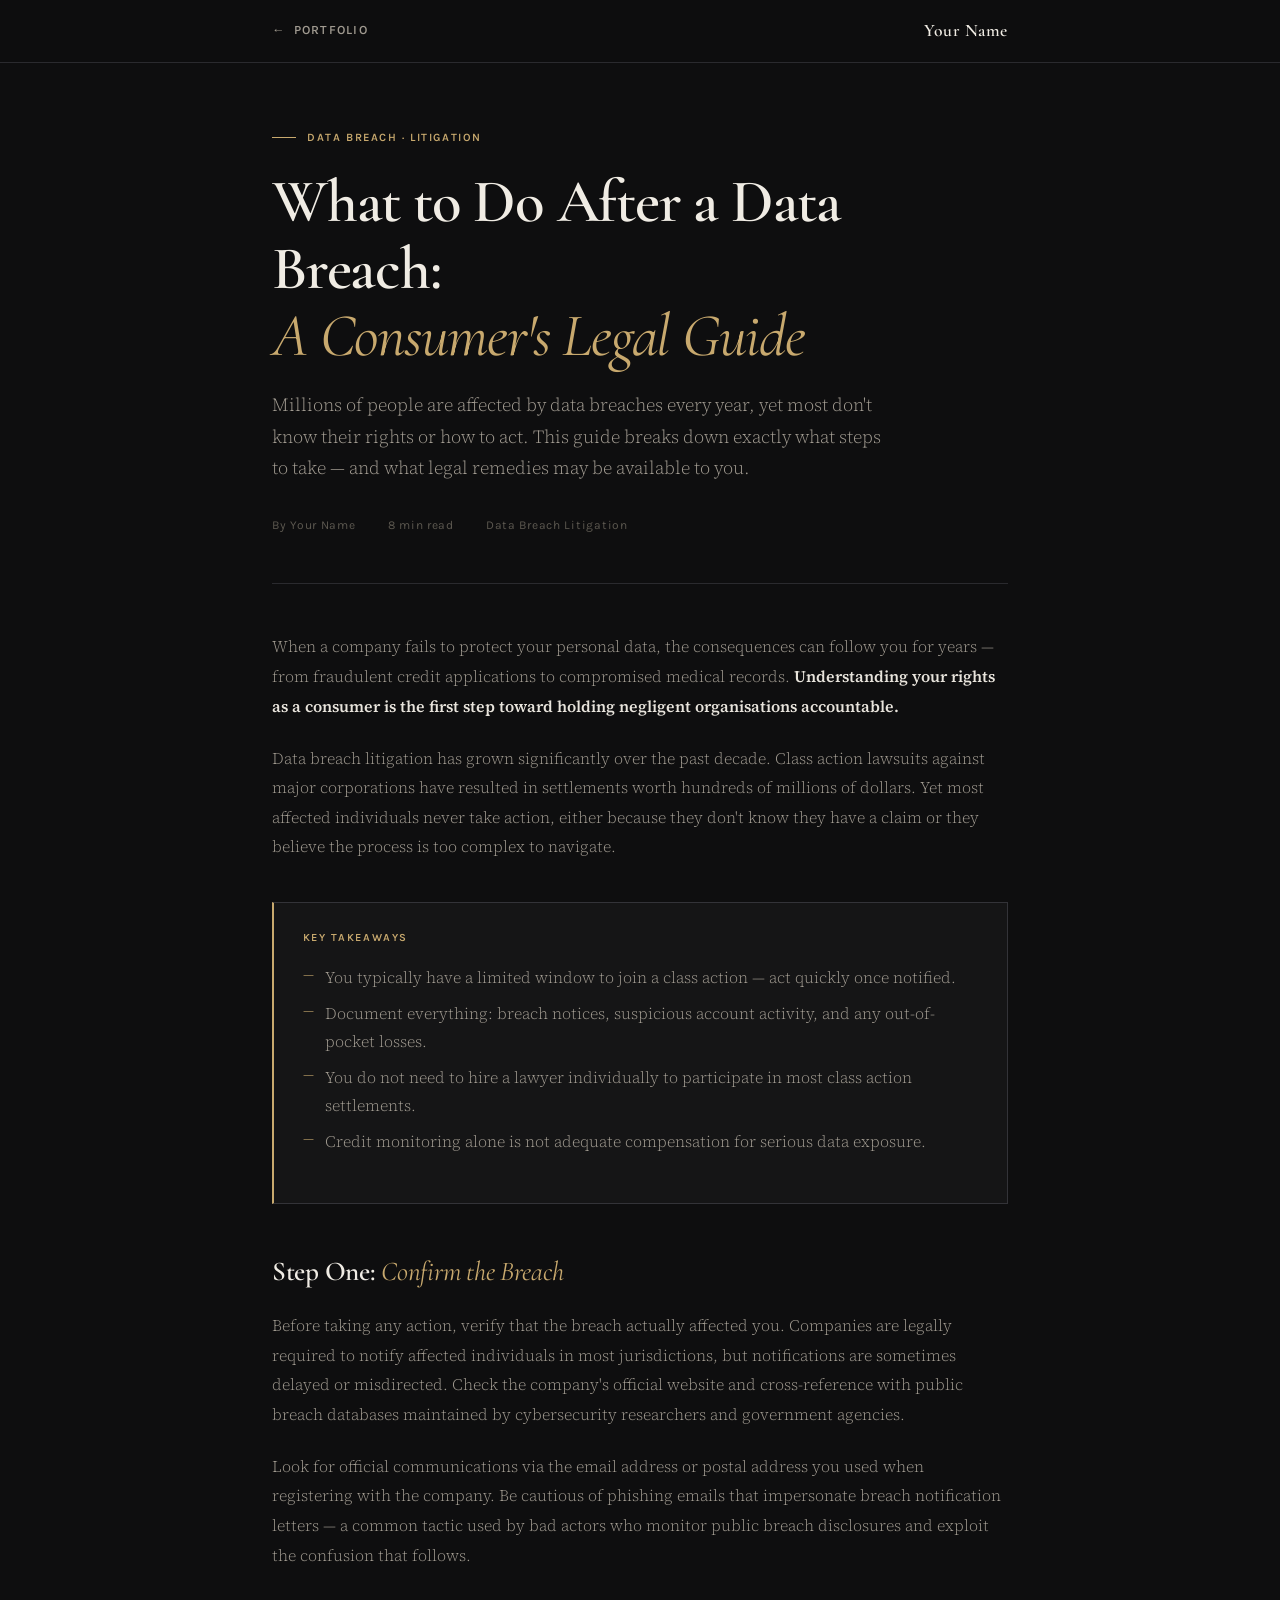
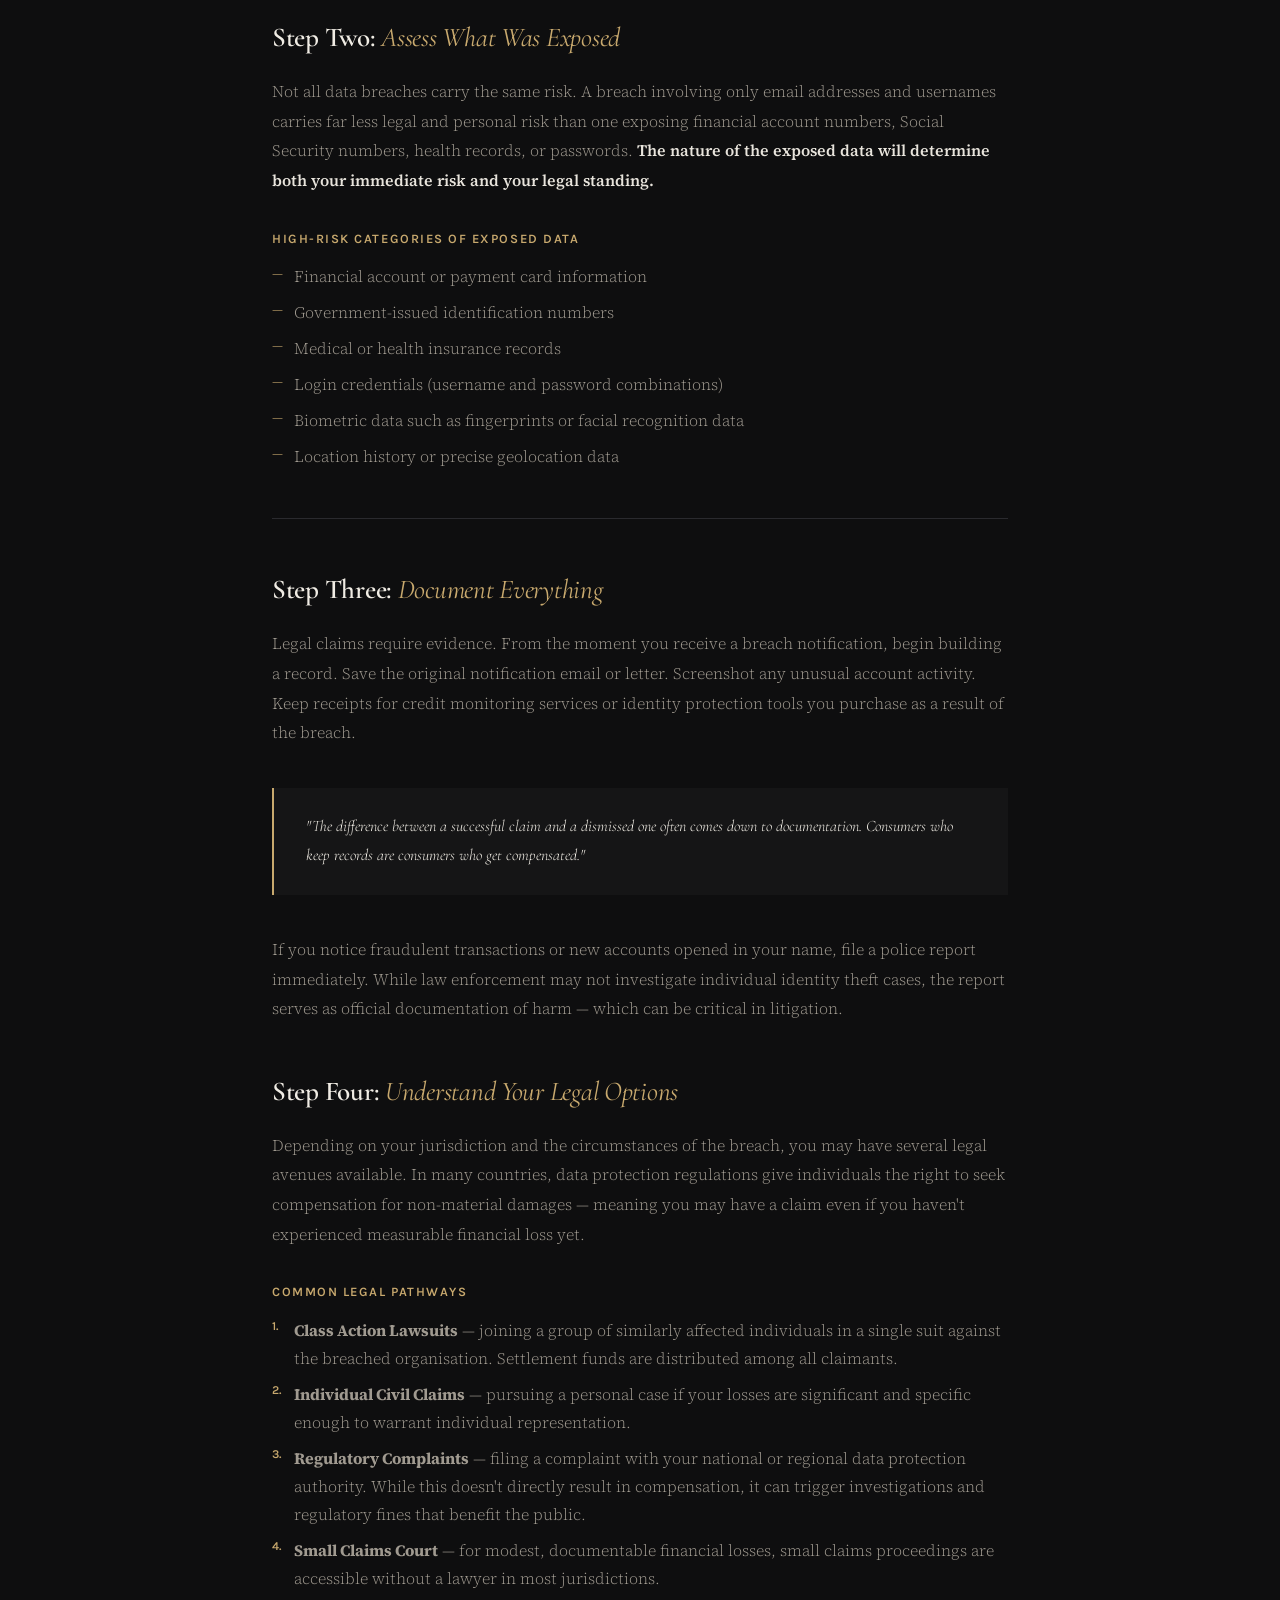
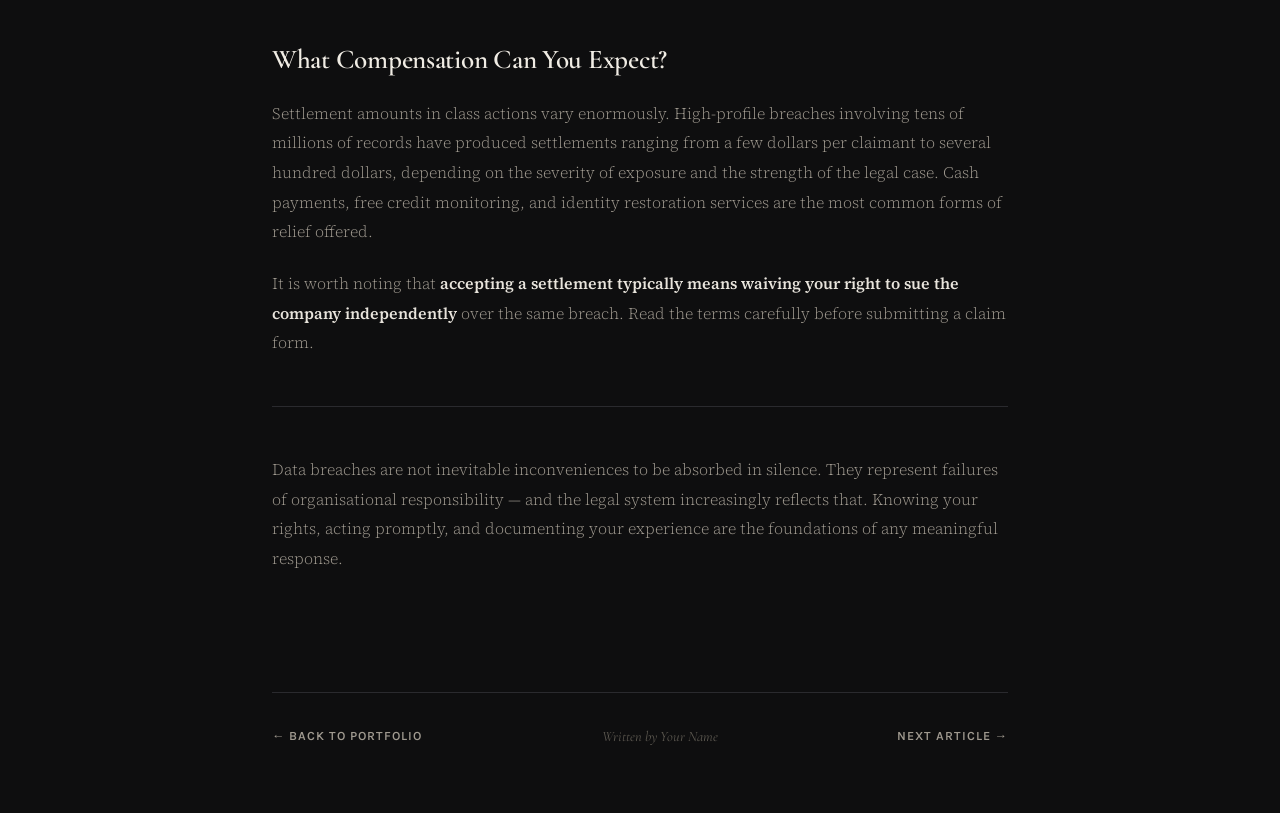
==== article1.html @ 5a84eb52 "Add files via upload" ====
<!DOCTYPE html>
<html lang="en">
<head>
  <meta charset="UTF-8"/>
  <meta name="viewport" content="width=device-width, initial-scale=1.0"/>
  <title>What to Do After a Data Breach — Your Name</title>
  <link href="https://fonts.googleapis.com/css2?family=Cormorant+Garamond:ital,wght@0,400;0,500;0,600;0,700;1,400;1,600&family=Source+Serif+4:ital,opsz,wght@0,8..60,300;0,8..60,400;0,8..60,600;1,8..60,300;1,8..60,400&family=Karla:wght@400;500;600&display=swap" rel="stylesheet"/>
  <style>
    :root {
      --bg:       #0e0e0f;
      --surface:  #151516;
      --surface2: #1c1c1e;
      --rule:     #2a2a2e;
      --rule-lt:  #333338;
      --ink:      #e8e4dc;
      --ink-mid:  #a09a90;
      --ink-dim:  #5c5850;
      --white:    #f0ece4;
      --accent:   #c8a96e;
    }
    *, *::before, *::after { box-sizing: border-box; margin: 0; padding: 0; }
    html { scroll-behavior: smooth; }
    body {
      font-family: 'Source Serif 4', Georgia, serif;
      background: var(--bg); color: var(--ink);
      line-height: 1.7; -webkit-font-smoothing: antialiased;
    }

    /* NAV */
    nav {
      position: fixed; top: 0; left: 0; right: 0; z-index: 100;
      background: rgba(14,14,15,0.94); backdrop-filter: blur(8px);
      border-bottom: 1px solid var(--rule);
    }
    .nav-inner {
      max-width: 800px; margin: 0 auto;
      display: flex; justify-content: space-between; align-items: center;
      padding: 1rem 2rem;
    }
    .nav-back {
      font-family: 'Karla', sans-serif;
      font-size: 0.78rem; font-weight: 600; letter-spacing: 0.1em;
      text-transform: uppercase; color: var(--ink-mid);
      text-decoration: none; display: flex; align-items: center; gap: 0.5rem;
      transition: color 0.2s;
    }
    .nav-back:hover { color: var(--accent); }
    .nav-back::before { content: '←'; }
    .nav-logo {
      font-family: 'Cormorant Garamond', serif;
      font-size: 1.1rem; font-weight: 600;
      color: var(--white); text-decoration: none; letter-spacing: 0.03em;
    }

    /* ARTICLE */
    .article-wrap { max-width: 800px; margin: 0 auto; padding: 0 2rem; }

    .article-header { padding: 8rem 0 3rem; border-bottom: 1px solid var(--rule); margin-bottom: 3rem; }
    .article-tag {
      font-family: 'Karla', sans-serif;
      font-size: 0.7rem; font-weight: 600; letter-spacing: 0.14em;
      text-transform: uppercase; color: var(--accent);
      display: flex; align-items: center; gap: 0.7rem; margin-bottom: 1.4rem;
    }
    .article-tag::before { content: ''; display: block; width: 24px; height: 1px; background: var(--accent); }
    .article-title {
      font-family: 'Cormorant Garamond', serif;
      font-size: clamp(2.2rem, 5vw, 3.8rem);
      font-weight: 600; line-height: 1.1; letter-spacing: -0.02em;
      color: var(--white); margin-bottom: 1.2rem;
    }
    .article-title em { font-style: italic; font-weight: 400; color: var(--accent); }
    .article-deck {
      font-size: 1.15rem; color: var(--ink-mid); font-weight: 300;
      line-height: 1.7; max-width: 620px; margin-bottom: 2rem;
    }
    .article-meta {
      display: flex; gap: 2rem; flex-wrap: wrap;
      font-family: 'Karla', sans-serif; font-size: 0.75rem;
      color: var(--ink-dim); letter-spacing: 0.06em;
    }
    .article-meta span { display: flex; align-items: center; gap: 0.4rem; }

    /* BODY */
    .article-body { padding-bottom: 6rem; }
    .article-body h2 {
      font-family: 'Cormorant Garamond', serif;
      font-size: 1.7rem; font-weight: 600; color: var(--white);
      margin: 2.8rem 0 1rem; letter-spacing: -0.01em;
    }
    .article-body h2 em { font-style: italic; font-weight: 400; color: var(--accent); }
    .article-body h3 {
      font-family: 'Karla', sans-serif;
      font-size: 0.8rem; font-weight: 600; letter-spacing: 0.12em;
      text-transform: uppercase; color: var(--accent);
      margin: 2rem 0 0.8rem;
    }
    .article-body p {
      font-size: 1rem; color: var(--ink-mid); font-weight: 300;
      line-height: 1.85; margin-bottom: 1.4rem;
    }
    .article-body p strong { font-weight: 600; color: var(--ink); }
    .article-body ul, .article-body ol {
      margin: 0 0 1.4rem 0; padding-left: 0;
      display: flex; flex-direction: column; gap: 0.5rem;
    }
    .article-body li {
      font-size: 1rem; color: var(--ink-mid); font-weight: 300;
      line-height: 1.75; list-style: none;
      padding-left: 1.4rem; position: relative;
    }
    .article-body li::before {
      content: '—'; position: absolute; left: 0;
      color: var(--accent); font-size: 0.85rem;
    }
    .article-body ol { counter-reset: item; }
    .article-body ol li { counter-increment: item; }
    .article-body ol li::before {
      content: counter(item) '.';
      font-family: 'Karla', sans-serif; font-size: 0.75rem;
      font-weight: 600; color: var(--accent);
    }

    blockquote {
      margin: 2.5rem 0; padding: 1.5rem 2rem;
      border-left: 2px solid var(--accent);
      background: var(--surface);
    }
    blockquote p {
      font-family: 'Cormorant Garamond', serif;
      font-size: 1.25rem; font-style: italic;
      color: var(--white) !important; margin: 0 !important;
      line-height: 1.6;
    }

    .article-divider {
      border: none; border-top: 1px solid var(--rule);
      margin: 3rem 0;
    }

    /* KEY TAKEAWAYS BOX */
    .takeaways {
      background: var(--surface); border: 1px solid var(--rule-lt);
      border-left: 2px solid var(--accent);
      padding: 1.6rem 1.8rem; margin: 2.5rem 0;
    }
    .takeaways-title {
      font-family: 'Karla', sans-serif;
      font-size: 0.68rem; font-weight: 600; letter-spacing: 0.14em;
      text-transform: uppercase; color: var(--accent); margin-bottom: 1rem;
    }

    /* FOOTER NAV */
    .article-footer {
      border-top: 1px solid var(--rule);
      padding: 2rem 0 4rem;
      display: flex; justify-content: space-between; align-items: center;
      flex-wrap: wrap; gap: 1rem;
    }
    .footer-link {
      font-family: 'Karla', sans-serif;
      font-size: 0.78rem; font-weight: 600; letter-spacing: 0.08em;
      text-transform: uppercase; color: var(--ink-mid);
      text-decoration: none; transition: color 0.2s;
      display: flex; align-items: center; gap: 0.4rem;
    }
    .footer-link:hover { color: var(--accent); }
    .footer-author {
      font-family: 'Cormorant Garamond', serif;
      font-size: 0.9rem; color: var(--ink-dim); font-style: italic;
    }

    @media (max-width: 600px) {
      .nav-inner, .article-wrap { padding-left: 1.2rem; padding-right: 1.2rem; }
      .article-header { padding-top: 6rem; }
    }
  </style>
</head>
<body>

<nav>
  <div class="nav-inner">
    <a href="index.html" class="nav-back">Portfolio</a>
    <a href="index.html" class="nav-logo">Your Name</a>
  </div>
</nav>

<div class="article-wrap">

  <header class="article-header">
    <div class="article-tag">Data Breach · Litigation</div>
    <h1 class="article-title">What to Do After a Data Breach:<br><em>A Consumer's Legal Guide</em></h1>
    <p class="article-deck">
      Millions of people are affected by data breaches every year, yet most don't know
      their rights or how to act. This guide breaks down exactly what steps to take —
      and what legal remedies may be available to you.
    </p>
    <div class="article-meta">
      <span>By Your Name</span>
      <span>8 min read</span>
      <span>Data Breach Litigation</span>
    </div>
  </header>

  <div class="article-body">

    <p>
      When a company fails to protect your personal data, the consequences can follow you
      for years — from fraudulent credit applications to compromised medical records.
      <strong>Understanding your rights as a consumer is the first step toward holding
      negligent organisations accountable.</strong>
    </p>

    <p>
      Data breach litigation has grown significantly over the past decade. Class action
      lawsuits against major corporations have resulted in settlements worth hundreds of
      millions of dollars. Yet most affected individuals never take action, either because
      they don't know they have a claim or they believe the process is too complex to navigate.
    </p>

    <div class="takeaways">
      <div class="takeaways-title">Key Takeaways</div>
      <ul>
        <li>You typically have a limited window to join a class action — act quickly once notified.</li>
        <li>Document everything: breach notices, suspicious account activity, and any out-of-pocket losses.</li>
        <li>You do not need to hire a lawyer individually to participate in most class action settlements.</li>
        <li>Credit monitoring alone is not adequate compensation for serious data exposure.</li>
      </ul>
    </div>

    <h2>Step One: <em>Confirm the Breach</em></h2>

    <p>
      Before taking any action, verify that the breach actually affected you. Companies
      are legally required to notify affected individuals in most jurisdictions, but
      notifications are sometimes delayed or misdirected. Check the company's official
      website and cross-reference with public breach databases maintained by cybersecurity
      researchers and government agencies.
    </p>

    <p>
      Look for official communications via the email address or postal address you used
      when registering with the company. Be cautious of phishing emails that impersonate
      breach notification letters — a common tactic used by bad actors who monitor public
      breach disclosures and exploit the confusion that follows.
    </p>

    <h2>Step Two: <em>Assess What Was Exposed</em></h2>

    <p>
      Not all data breaches carry the same risk. A breach involving only email addresses
      and usernames carries far less legal and personal risk than one exposing financial
      account numbers, Social Security numbers, health records, or passwords.
      <strong>The nature of the exposed data will determine both your immediate risk
      and your legal standing.</strong>
    </p>

    <h3>High-Risk Categories of Exposed Data</h3>
    <ul>
      <li>Financial account or payment card information</li>
      <li>Government-issued identification numbers</li>
      <li>Medical or health insurance records</li>
      <li>Login credentials (username and password combinations)</li>
      <li>Biometric data such as fingerprints or facial recognition data</li>
      <li>Location history or precise geolocation data</li>
    </ul>

    <hr class="article-divider"/>

    <h2>Step Three: <em>Document Everything</em></h2>

    <p>
      Legal claims require evidence. From the moment you receive a breach notification,
      begin building a record. Save the original notification email or letter. Screenshot
      any unusual account activity. Keep receipts for credit monitoring services or
      identity protection tools you purchase as a result of the breach.
    </p>

    <blockquote>
      <p>"The difference between a successful claim and a dismissed one often comes down
      to documentation. Consumers who keep records are consumers who get compensated."</p>
    </blockquote>

    <p>
      If you notice fraudulent transactions or new accounts opened in your name, file a
      police report immediately. While law enforcement may not investigate individual
      identity theft cases, the report serves as official documentation of harm — which
      can be critical in litigation.
    </p>

    <h2>Step Four: <em>Understand Your Legal Options</em></h2>

    <p>
      Depending on your jurisdiction and the circumstances of the breach, you may have
      several legal avenues available. In many countries, data protection regulations
      give individuals the right to seek compensation for non-material damages —
      meaning you may have a claim even if you haven't experienced measurable financial
      loss yet.
    </p>

    <h3>Common Legal Pathways</h3>
    <ol>
      <li><strong>Class Action Lawsuits</strong> — joining a group of similarly affected individuals in a single suit against the breached organisation. Settlement funds are distributed among all claimants.</li>
      <li><strong>Individual Civil Claims</strong> — pursuing a personal case if your losses are significant and specific enough to warrant individual representation.</li>
      <li><strong>Regulatory Complaints</strong> — filing a complaint with your national or regional data protection authority. While this doesn't directly result in compensation, it can trigger investigations and regulatory fines that benefit the public.</li>
      <li><strong>Small Claims Court</strong> — for modest, documentable financial losses, small claims proceedings are accessible without a lawyer in most jurisdictions.</li>
    </ol>

    <h2>What Compensation Can You Expect?</h2>

    <p>
      Settlement amounts in class actions vary enormously. High-profile breaches involving
      tens of millions of records have produced settlements ranging from a few dollars per
      claimant to several hundred dollars, depending on the severity of exposure and the
      strength of the legal case. Cash payments, free credit monitoring, and identity
      restoration services are the most common forms of relief offered.
    </p>

    <p>
      It is worth noting that <strong>accepting a settlement typically means waiving
      your right to sue the company independently</strong> over the same breach.
      Read the terms carefully before submitting a claim form.
    </p>

    <hr class="article-divider"/>

    <p>
      Data breaches are not inevitable inconveniences to be absorbed in silence.
      They represent failures of organisational responsibility — and the legal system
      increasingly reflects that. Knowing your rights, acting promptly, and documenting
      your experience are the foundations of any meaningful response.
    </p>

  </div>

  <div class="article-footer">
    <a href="index.html" class="footer-link">← Back to Portfolio</a>
    <span class="footer-author">Written by Your Name</span>
    <a href="article2.html" class="footer-link">Next Article →</a>
  </div>

</div>
</body>
</html>
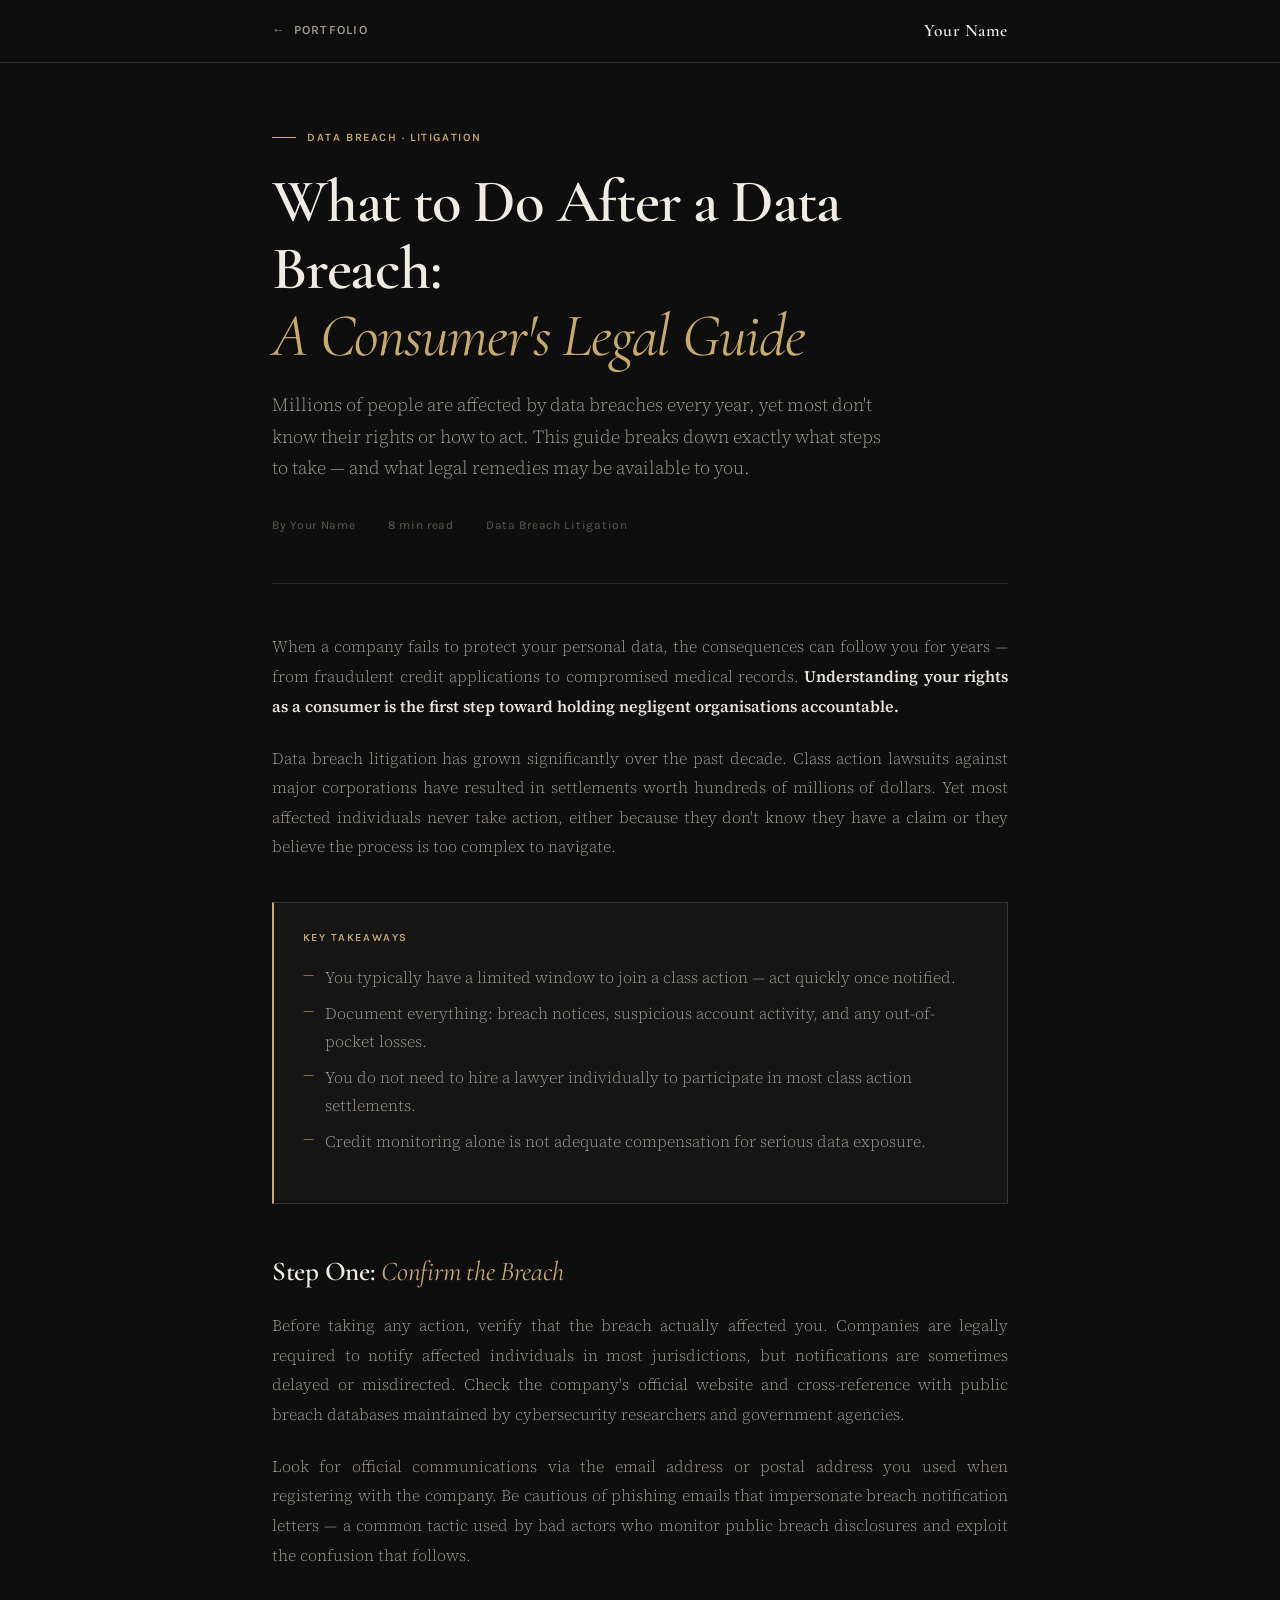
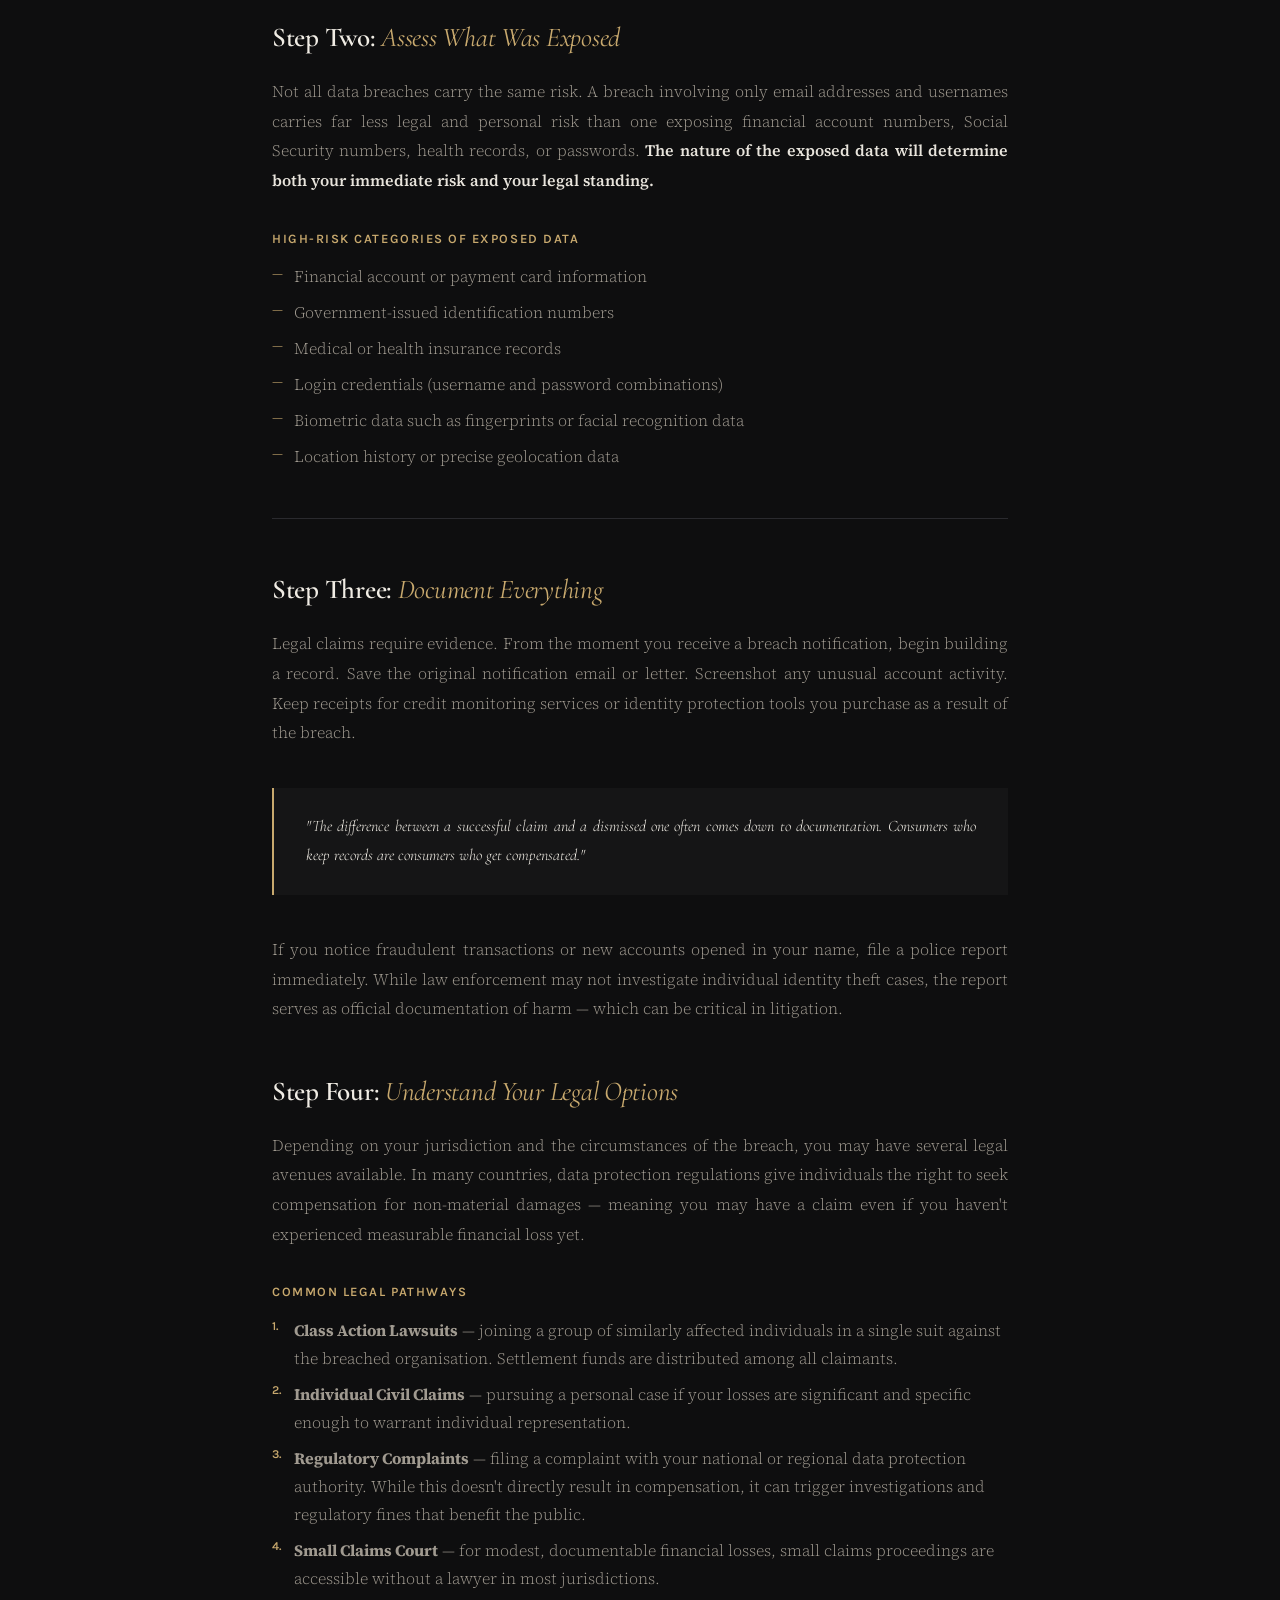
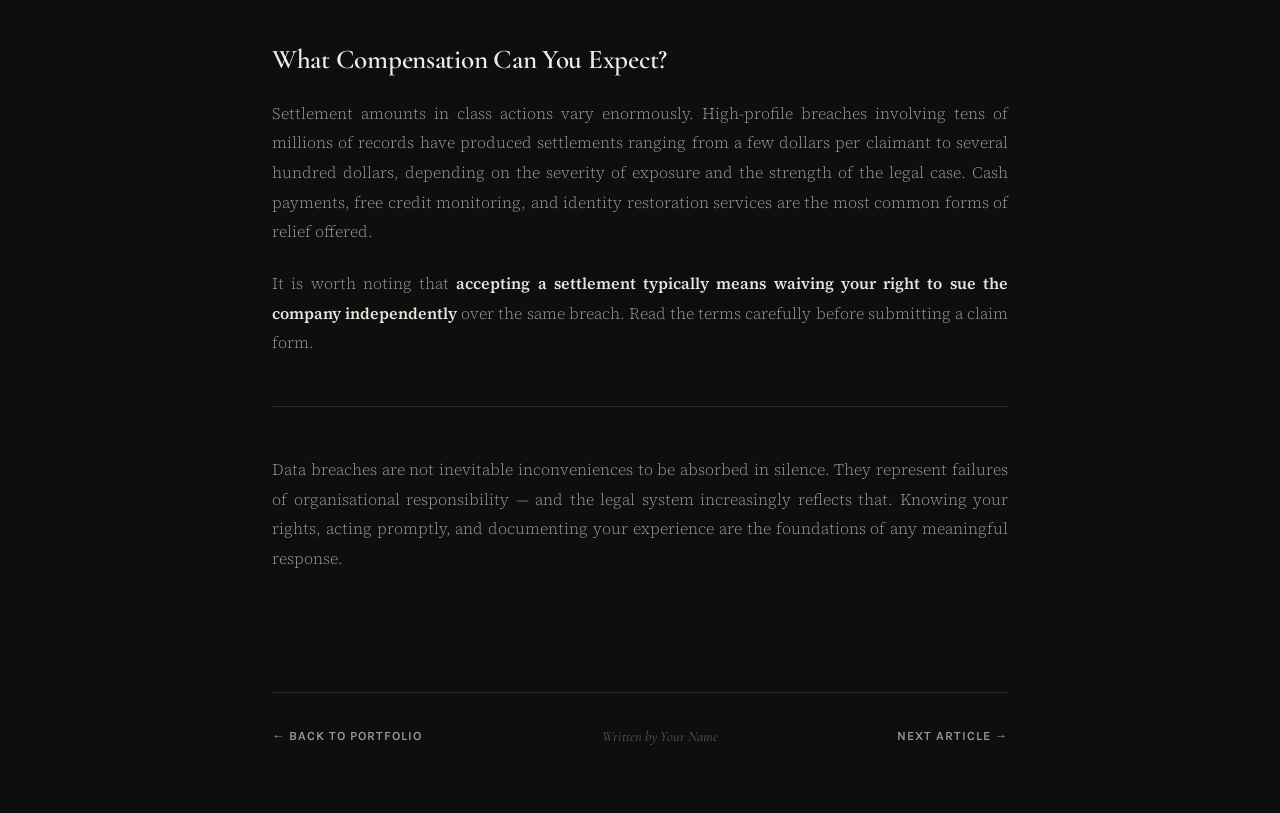
==== commit 99462cad: "Update article1.html" ====
--- a/article1.html
+++ b/article1.html
@@ -98,6 +98,7 @@
     .article-body p {
       font-size: 1rem; color: var(--ink-mid); font-weight: 300;
       line-height: 1.85; margin-bottom: 1.4rem;
+      text-align:justify;
     }
     .article-body p strong { font-weight: 600; color: var(--ink); }
     .article-body ul, .article-body ol {
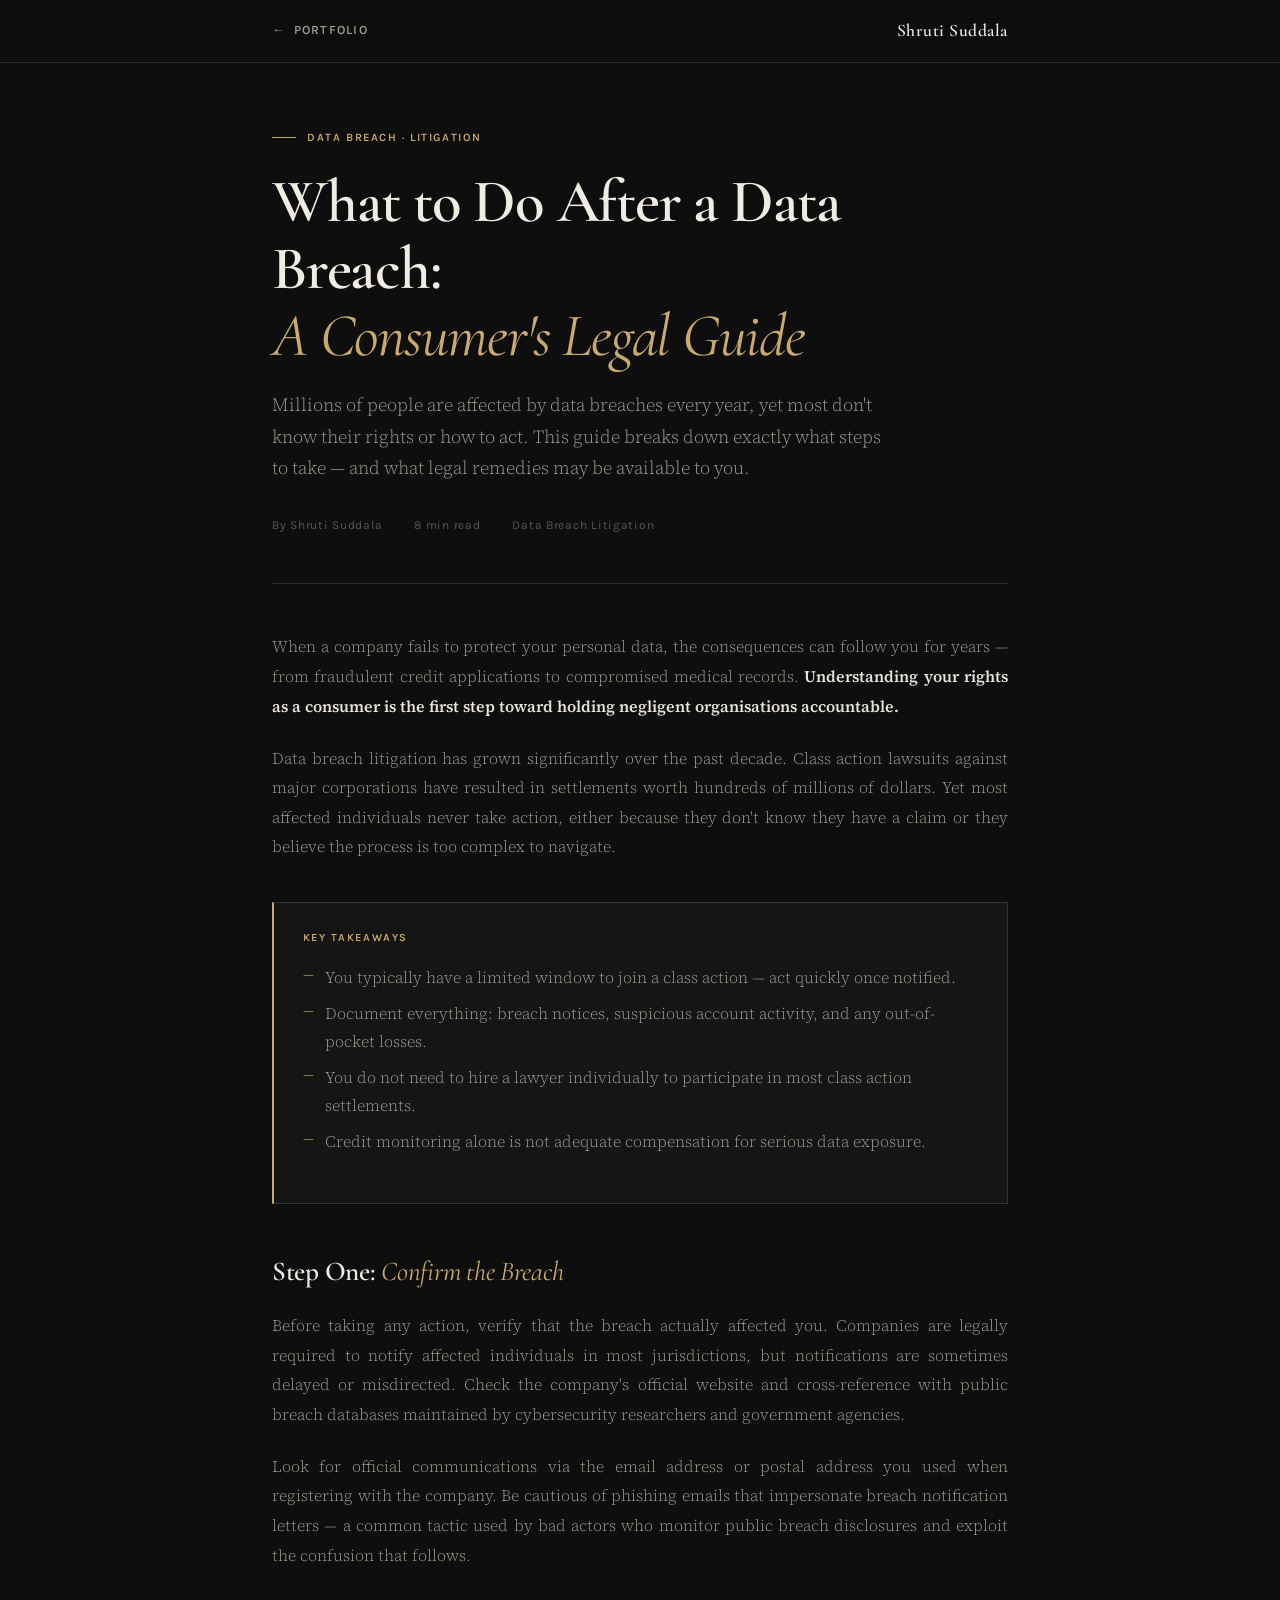
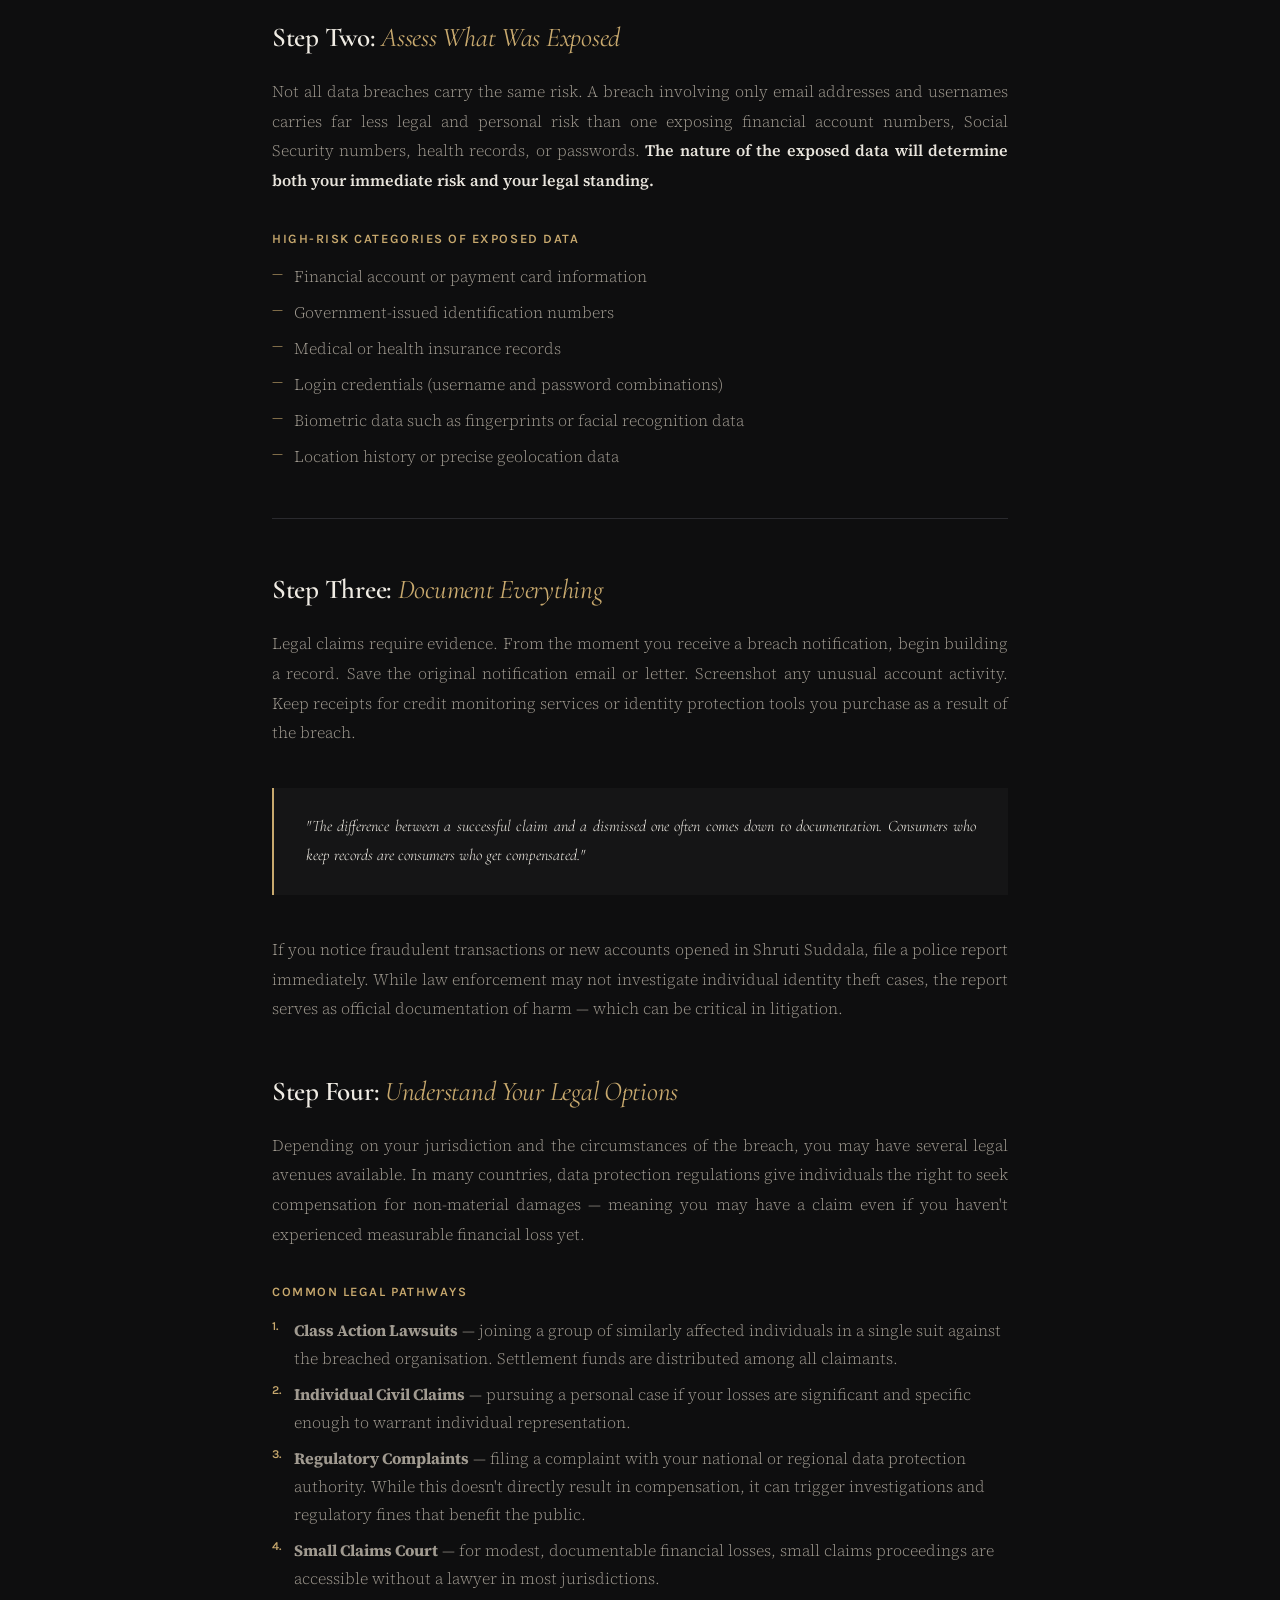
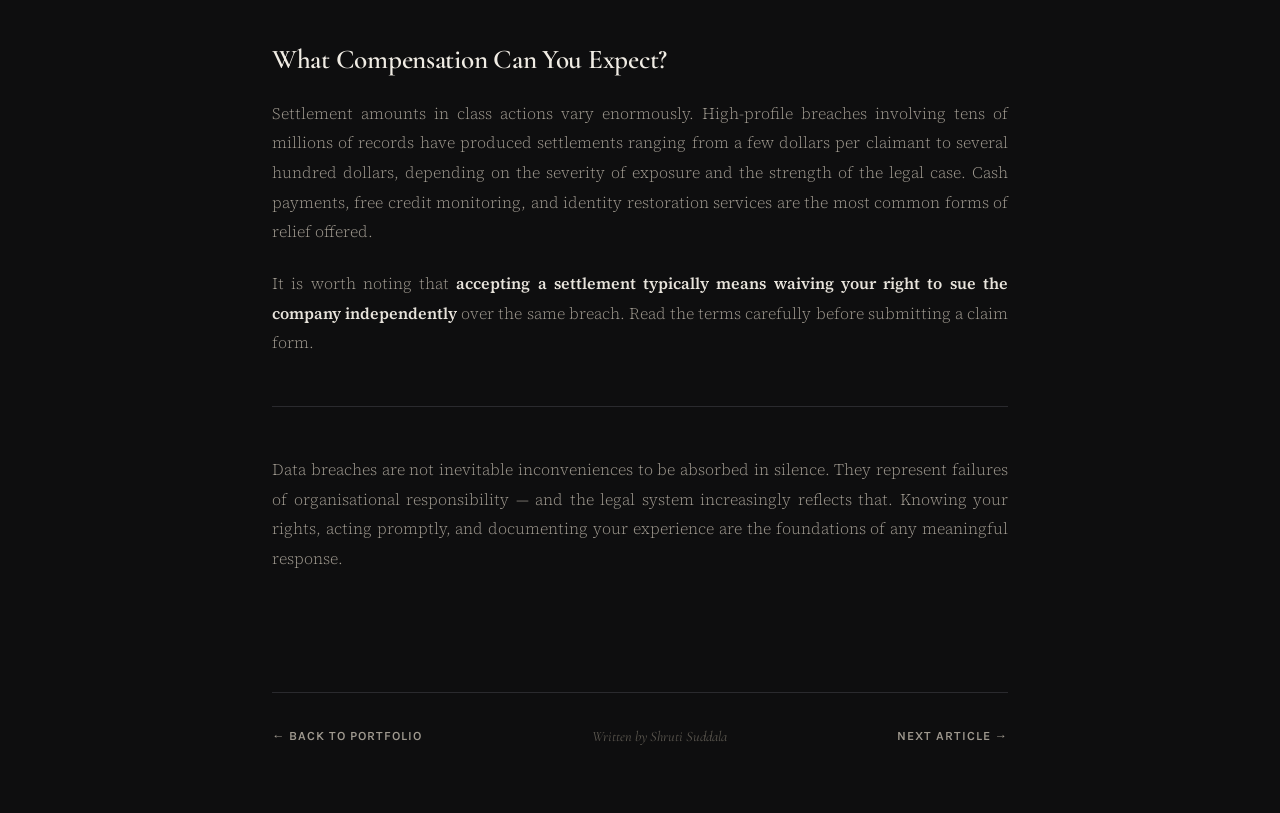
==== commit eddd02f0: "Updated name all over" ====
--- a/article1.html
+++ b/article1.html
@@ -3,7 +3,7 @@
 <head>
   <meta charset="UTF-8"/>
   <meta name="viewport" content="width=device-width, initial-scale=1.0"/>
-  <title>What to Do After a Data Breach — Your Name</title>
+  <title>What to Do After a Data Breach — Shruti Suddala</title>
   <link href="https://fonts.googleapis.com/css2?family=Cormorant+Garamond:ital,wght@0,400;0,500;0,600;0,700;1,400;1,600&family=Source+Serif+4:ital,opsz,wght@0,8..60,300;0,8..60,400;0,8..60,600;1,8..60,300;1,8..60,400&family=Karla:wght@400;500;600&display=swap" rel="stylesheet"/>
   <style>
     :root {
@@ -182,7 +182,7 @@
 <nav>
   <div class="nav-inner">
     <a href="index.html" class="nav-back">Portfolio</a>
-    <a href="index.html" class="nav-logo">Your Name</a>
+    <a href="index.html" class="nav-logo">Shruti Suddala</a>
   </div>
 </nav>
 
@@ -197,7 +197,7 @@
       and what legal remedies may be available to you.
     </p>
     <div class="article-meta">
-      <span>By Your Name</span>
+      <span>By Shruti Suddala</span>
       <span>8 min read</span>
       <span>Data Breach Litigation</span>
     </div>
@@ -283,7 +283,7 @@
     </blockquote>
 
     <p>
-      If you notice fraudulent transactions or new accounts opened in your name, file a
+      If you notice fraudulent transactions or new accounts opened in Shruti Suddala, file a
       police report immediately. While law enforcement may not investigate individual
       identity theft cases, the report serves as official documentation of harm — which
       can be critical in litigation.
@@ -336,7 +336,7 @@
 
   <div class="article-footer">
     <a href="index.html" class="footer-link">← Back to Portfolio</a>
-    <span class="footer-author">Written by Your Name</span>
+    <span class="footer-author">Written by Shruti Suddala</span>
     <a href="article2.html" class="footer-link">Next Article →</a>
   </div>
 
